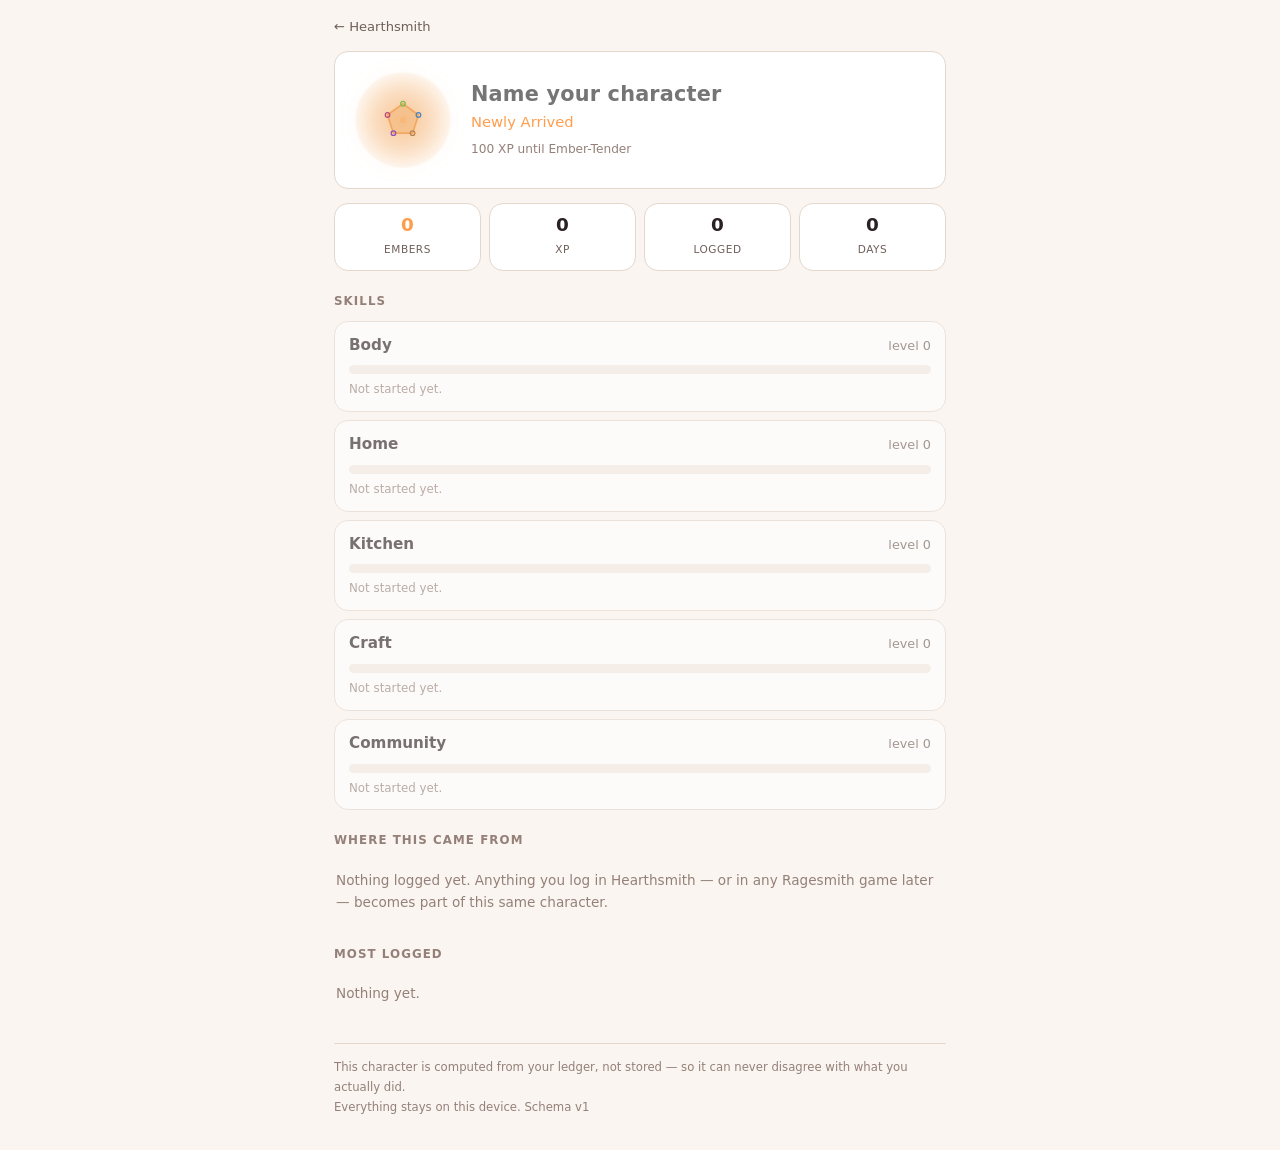
==== profile.html @ 545ef5df "The character system, and the ledger becomes studio-wide character.js computes levels, standings and" ====
<!doctype html>
<html lang="en">
<head>
<meta charset="utf-8">
<meta name="viewport" content="width=device-width, initial-scale=1, viewport-fit=cover">
<meta name="theme-color" content="#151013">
<title>Character — Ragesmith</title>
<link rel="manifest" href="manifest.json">
<style>
  :root{
    --bg:#151013; --panel:#1e1719; --panel-2:#261d20; --line:#3a2c2f;
    --ink:#f3e9e2; --dim:#a8968f; --faint:#7b6b67;
    --ember:#ff9d4d; --glow:#ffce8a; --ember-soft:#5a3620;
    --body:#8fbf7f; --home:#7fa8d8; --kitchen:#e2a06a; --craft:#b79bd8; --community:#e08fa8;
    --r:14px;
  }
  @media (prefers-color-scheme: light){
    :root{ --bg:#faf5f0; --panel:#fff; --panel-2:#f3ebe4; --line:#e4d7cc;
           --ink:#2a2124; --dim:#6f5f5a; --faint:#948079; --ember-soft:#ffe6cc; }
  }
  *{box-sizing:border-box}
  html,body{margin:0;padding:0}
  body{
    background:var(--bg); color:var(--ink);
    font:16px/1.5 ui-rounded,"SF Pro Rounded",system-ui,-apple-system,Segoe UI,Roboto,sans-serif;
    -webkit-font-smoothing:antialiased;
    padding:max(14px,env(safe-area-inset-top)) 14px calc(32px + env(safe-area-inset-bottom));
    max-width:640px; margin:0 auto;
  }
  a{color:var(--ember);text-decoration:none}
  .back{font-size:.82rem;color:var(--dim);display:inline-block;margin-bottom:14px}

  /* ---- the crest ---------------------------------------------------------
     Five arms, one per skill, each reaching further as that tree grows. It is
     deterministic and it visibly changes as you do — which is the point of
     having one instead of choosing a portrait from a list. */
  .crest-wrap{display:flex;gap:16px;align-items:center;
    background:var(--panel);border:1px solid var(--line);border-radius:var(--r);
    padding:16px;margin-bottom:14px}
  .crest{width:104px;height:104px;flex:none;
    filter:drop-shadow(0 0 12px color-mix(in srgb,var(--ember) 24%,transparent))}
  .who{min-width:0}
  .name{font-size:1.3rem;font-weight:650;letter-spacing:.2px;
        background:none;border:none;color:var(--ink);font-family:inherit;
        padding:0;width:100%;border-bottom:1px dashed transparent}
  .name:focus{outline:none;border-bottom-color:var(--line)}
  .title{color:var(--ember);font-size:.92rem;margin-top:3px}
  .standing-note{color:var(--faint);font-size:.76rem;margin-top:7px;line-height:1.5}

  .stats{display:grid;grid-template-columns:repeat(4,1fr);gap:8px;margin-bottom:16px}
  .stat{background:var(--panel);border:1px solid var(--line);border-radius:var(--r);
        padding:10px 11px;text-align:center}
  .stat b{display:block;font-size:1.15rem;font-variant-numeric:tabular-nums;line-height:1.2}
  .stat span{color:var(--dim);font-size:.66rem;text-transform:uppercase;letter-spacing:.05em}
  .stat.e b{color:var(--ember)}

  h2{font-size:.74rem;text-transform:uppercase;letter-spacing:.09em;color:var(--faint);
     margin:22px 0 10px;font-weight:600}

  .tree{background:var(--panel);border:1px solid var(--line);border-radius:var(--r);
        padding:12px 14px;margin-bottom:8px}
  .tree.unstarted{opacity:.62}
  .tree-top{display:flex;justify-content:space-between;align-items:baseline;gap:10px}
  .tree-name{font-weight:600;font-size:.95rem}
  .tree-lv{font-size:.8rem;color:var(--dim);font-variant-numeric:tabular-nums}
  .bar{height:9px;border-radius:99px;background:var(--panel-2);overflow:hidden;margin-top:9px}
  .bar i{display:block;height:100%;border-radius:99px;transition:width .5s cubic-bezier(.22,1,.36,1)}
  .tree-note{font-size:.74rem;color:var(--faint);margin-top:7px}

  .row{display:flex;justify-content:space-between;gap:10px;font-size:.87rem;
       background:var(--panel);border:1px solid var(--line);border-radius:10px;
       padding:10px 13px;margin-bottom:6px}
  .row span:last-child{color:var(--dim);font-variant-numeric:tabular-nums;text-align:right}
  .empty{color:var(--faint);font-size:.85rem;line-height:1.6;padding:10px 2px}
  footer{margin-top:28px;padding-top:14px;border-top:1px solid var(--line);
         color:var(--faint);font-size:.73rem;line-height:1.7}
  @media (prefers-reduced-motion:reduce){*{transition:none!important}}
</style>
</head>
<body>

<a class="back" href="index.html">&larr; Hearthsmith</a>

<div class="crest-wrap">
  <svg class="crest" id="crest" viewBox="0 0 100 100" aria-label="Your crest"></svg>
  <div class="who">
    <input class="name" id="name" placeholder="Name your character" maxlength="28" autocomplete="off" spellcheck="false">
    <div class="title" id="title">&nbsp;</div>
    <div class="standing-note" id="standingnote"></div>
  </div>
</div>

<div class="stats">
  <div class="stat e"><b id="s-embers">0</b><span>Embers</span></div>
  <div class="stat"><b id="s-xp">0</b><span>XP</span></div>
  <div class="stat"><b id="s-actions">0</b><span>Logged</span></div>
  <div class="stat"><b id="s-days">0</b><span>Days</span></div>
</div>

<h2>Skills</h2>
<div id="trees"></div>

<h2>Where this came from</h2>
<div id="games"></div>

<h2>Most logged</h2>
<div id="most"></div>

<footer id="foot"></footer>

<script src="ledger.js"></script>
<script src="character.js"></script>
<script>
(function () {
  "use strict";
  var L = window.Ledger, C = window.Character;
  var $ = function (id) { return document.getElementById(id); };
  var NAME_KEY = "ragesmith.character.v1";   // studio-wide, like the ledger
  var COLOR = { body:"var(--body)", home:"var(--home)", kitchen:"var(--kitchen)",
                craft:"var(--craft)", community:"var(--community)" };

  function loadName() {
    try { return (JSON.parse(localStorage.getItem(NAME_KEY) || "{}").name) || ""; }
    catch (e) { return ""; }
  }
  function saveName(n) {
    try { localStorage.setItem(NAME_KEY, JSON.stringify({ name: n })); } catch (e) {}
  }

  function drawCrest(crest) {
    var pts = crest.points.map(function (p) { return p.x + "," + p.y; }).join(" ");
    var svg = '<defs><radialGradient id="g"><stop offset="0%" stop-color="hsl(' + crest.hue +
              ',85%,68%)" stop-opacity=".55"/><stop offset="100%" stop-color="hsl(' +
              crest.hue + ',85%,50%)" stop-opacity=".06"/></radialGradient></defs>';
    svg += '<circle cx="50" cy="50" r="46" fill="url(#g)"/>';
    svg += '<polygon points="' + pts + '" fill="hsl(' + crest.hue +
           ',80%,60%)" fill-opacity=".26" stroke="hsl(' + crest.hue +
           ',85%,66%)" stroke-width="1.6" stroke-linejoin="round"/>';
    crest.points.forEach(function (p) {
      /* An unlit node is a tree not yet started. It is drawn hollow rather than
         missing — nothing here should read as a gap you failed to fill. */
      svg += '<circle cx="' + p.x + '" cy="' + p.y + '" r="' + (p.lit ? 3.4 : 2.2) +
             '" fill="' + (p.lit ? 'hsl(' + p.hue + ',70%,64%)' : 'none') +
             '" stroke="hsl(' + p.hue + ',45%,52%)" stroke-width="1.2"/>';
    });
    svg += '<circle cx="50" cy="50" r="3" fill="hsl(' + crest.hue + ',90%,72%)"/>';
    $("crest").innerHTML = svg;
  }

  function render() {
    var events = L.read();
    var catalog = window.__catalog || null;
    var c = C.build(events, { ledger: L, catalog: catalog, name: loadName() });

    drawCrest(c.crest);
    $("name").value = c.name || "";
    $("title").textContent = c.title;

    $("standingnote").textContent = c.standing.next
      ? c.standing.toNext.toLocaleString() + " XP until " + c.standing.next
      : "Every standing earned.";

    $("s-embers").textContent  = c.embers.toLocaleString();
    $("s-xp").textContent      = c.xp.toLocaleString();
    $("s-actions").textContent = c.actions.toLocaleString();
    $("s-days").textContent    = c.daysLogged.toLocaleString();

    var trees = $("trees"); trees.innerHTML = "";
    c.skills.forEach(function (s) {
      var d = document.createElement("div");
      d.className = "tree" + (s.started ? "" : " unstarted");
      d.innerHTML =
        '<div class="tree-top"><span class="tree-name">' + s.label + '</span>' +
        '<span class="tree-lv">level ' + s.level + '</span></div>' +
        '<div class="bar"><i style="width:' + (100 * s.progress).toFixed(1) +
          '%;background:' + COLOR[s.id] + '"></i></div>' +
        '<div class="tree-note">' + (s.started
            ? s.into + ' / ' + s.need + ' to level ' + (s.level + 1)
            : 'Not started yet.') + '</div>';
      trees.appendChild(d);
    });

    /* The shared world, made visible. Every game that has ever written to this
       ledger shows up here — which is what "one character, all games" looks
       like when it is working. */
    var g = $("games"); g.innerHTML = "";
    if (!c.games.length) {
      g.innerHTML = '<div class="empty">Nothing logged yet. Anything you log in ' +
                    'Hearthsmith — or in any Ragesmith game later — becomes part of ' +
                    'this same character.</div>';
    }
    c.games.forEach(function (x) {
      var d = document.createElement("div");
      d.className = "row";
      d.innerHTML = '<span>' + x.game + '</span><span>' + x.events +
                    (x.events === 1 ? ' event' : ' events') +
                    (x.first ? ' &middot; since ' + x.first : '') + '</span>';
      g.appendChild(d);
    });

    var m = $("most"); m.innerHTML = "";
    if (!c.mostLogged.length) m.innerHTML = '<div class="empty">Nothing yet.</div>';
    c.mostLogged.forEach(function (x) {
      var d = document.createElement("div");
      d.className = "row";
      d.innerHTML = '<span>' + x.label + '</span><span>' + x.count + '&times;</span>';
      m.appendChild(d);
    });

    $("foot").innerHTML =
      (c.firstDay ? "Keeping the fire since " + c.firstDay + ".<br>" : "") +
      "This character is computed from your ledger, not stored — so it can never " +
      "disagree with what you actually did.<br>" +
      "Everything stays on this device. Schema v" + L.SCHEMA_VERSION +
      (c.unknownKinds ? " &middot; " + c.unknownKinds + " event(s) from a newer version, kept untouched." : "");
  }

  $("name").addEventListener("input", function () { saveName(this.value.trim()); });
  $("name").addEventListener("blur", render);

  fetch("catalog.json").then(function (r) { return r.json(); })
    .then(function (cat) { window.__catalog = cat; render(); })
    .catch(function () { render(); });   // the sheet works without labels

  if ("serviceWorker" in navigator && location.protocol.indexOf("http") === 0) {
    navigator.serviceWorker.register("sw.js").catch(function () {});
  }
})();
</script>
</body>
</html>
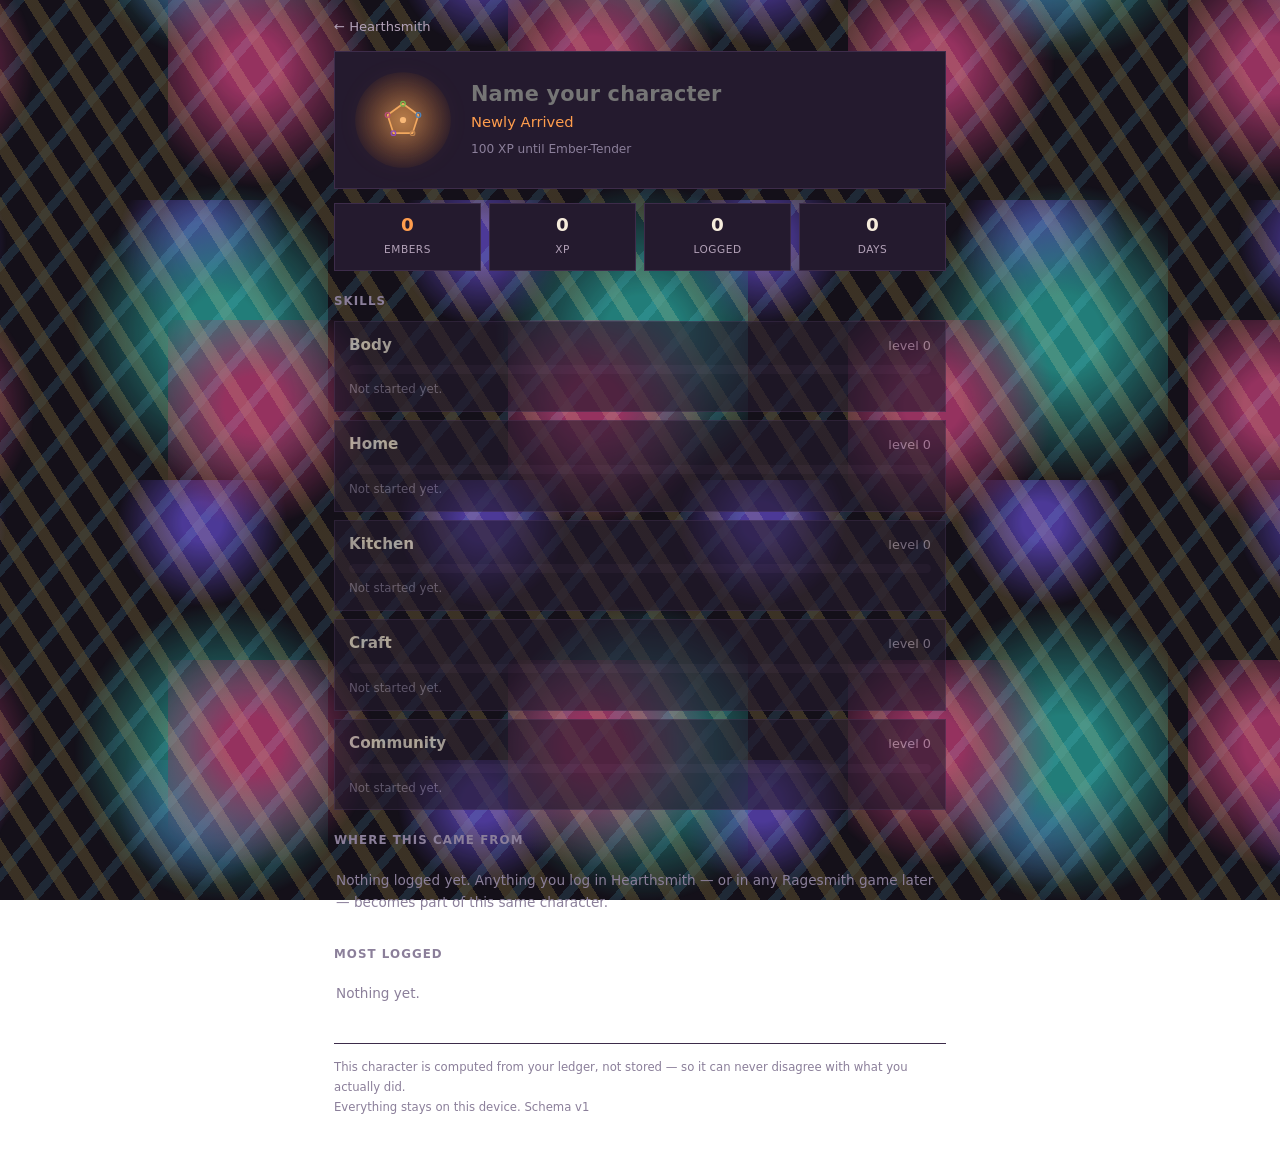
==== commit 922d955a: "0.11.0: EarthBound perspective and the moving background (ADR-030 amended) Matt narrowed the directi" ====
--- a/profile.html
+++ b/profile.html
@@ -12,16 +12,90 @@
     --ink:#f3e9e2; --dim:#a8968f; --faint:#7b6b67;
     --ember:#ff9d4d; --glow:#ffce8a; --ember-soft:#5a3620;
     --body:#8fbf7f; --home:#7fa8d8; --kitchen:#e2a06a; --craft:#b79bd8; --community:#e08fa8;
-    --r:14px;
-  }
-  @media (prefers-color-scheme: light){
-    :root{ --bg:#faf5f0; --panel:#fff; --panel-2:#f3ebe4; --line:#e4d7cc;
-           --ink:#2a2124; --dim:#6f5f5a; --faint:#948079; --ember-soft:#ffe6cc; }
-  }
+    --r:0px;
+    --frame-ink:#2d1b33; --frame-trim:#f5c542; --frame-fill:#241a2e;
+  }
+  /* Committed to the JRPG chrome, same as room.html and for the same reason
+     (ADR-030): this page is now a menu window over a moving colour field, and
+     a cream version of that is a different object, not a light variant. */
+  :root{
+    --bg:#141019; --panel:#241a2e; --panel-2:#2f2239; --line:#3d2c4a;
+    --ink:#f6ecdc; --dim:#b3a2b8; --faint:#8b7f9a;
+  }
+  /* ---- THE BACKGROUND (ADR-030, EarthBound pass) -----------------------
+     EarthBound's signature is not a sprite — it is an ALGORITHM. The battle
+     backgrounds were two layers of pattern warped per scanline by the SNES's
+     HDMA, drifting against each other while the palette cycled. That is a
+     technique, not artwork: the specific patterns are theirs and are not
+     copied here, the method belongs to the medium.
+
+     Reproduced with two counter-drifting gradient fields and a slow hue
+     rotation over the top. Pure CSS — no image, no shell file, no library.
+
+     DELIBERATELY LOW INTENSITY behind content. EarthBound put this in BATTLE,
+     which is a moment, not a state; running it at full strength behind a page
+     someone opens at 2am to tick "brushed my teeth" would be hostile. The
+     character sheet is the one screen that earns the loud version, because
+     that is this game's equivalent of the moment you stop and look. */
+  .psy{
+    position:fixed; inset:0; z-index:-2; overflow:hidden;
+    background:#141019; pointer-events:none;
+  }
+  .psy::before, .psy::after{
+    content:""; position:absolute; inset:-40%;
+    background-repeat:repeat;
+    will-change:transform;
+  }
+  .psy::before{
+    background-image:
+      radial-gradient(circle at 25% 25%, #ff4f9a 0 8%, transparent 34%),
+      radial-gradient(circle at 75% 65%, #2fd8c8 0 9%, transparent 36%),
+      radial-gradient(circle at 55% 15%, #7a5cff 0 7%, transparent 30%);
+    background-size:340px 340px, 420px 420px, 280px 280px;
+    opacity:.30;
+    animation:psy-a 46s linear infinite;
+  }
+  .psy::after{
+    background-image:
+      repeating-linear-gradient(58deg, rgba(255,214,74,.55) 0 12px, transparent 12px 34px),
+      repeating-linear-gradient(-49deg, rgba(94,214,255,.42) 0 9px, transparent 9px 40px);
+    opacity:.16;
+    mix-blend-mode:screen;
+    animation:psy-b 33s linear infinite;
+  }
+  .psy-tint{
+    position:fixed; inset:0; z-index:-1; pointer-events:none;
+    backdrop-filter:hue-rotate(0deg);
+    animation:psy-hue 28s linear infinite;
+  }
+  @keyframes psy-a{
+    0%{transform:translate3d(0,0,0) scale(1)}
+    50%{transform:translate3d(-90px,60px,0) scale(1.08)}
+    100%{transform:translate3d(0,0,0) scale(1)}
+  }
+  @keyframes psy-b{
+    0%{transform:translate3d(0,0,0)}
+    100%{transform:translate3d(160px,-110px,0)}
+  }
+  @keyframes psy-hue{
+    0%{backdrop-filter:hue-rotate(0deg)}
+    100%{backdrop-filter:hue-rotate(360deg)}
+  }
+  /* The loud version, for the one screen that earns it. */
+  .psy.psy-loud::before{opacity:.55}
+  .psy.psy-loud::after{opacity:.30}
+
+  /* Motion is the whole effect, so honouring this properly means keeping the
+     COLOUR and dropping the MOVEMENT — not hiding the background, which would
+     leave a different-looking app for anyone with the preference set. */
+  @media (prefers-reduced-motion:reduce){
+    .psy::before, .psy::after, .psy-tint{animation:none!important}
+  }
+
   *{box-sizing:border-box}
   html,body{margin:0;padding:0}
   body{
-    background:var(--bg); color:var(--ink);
+    background:transparent; color:var(--ink);
     font:16px/1.5 ui-rounded,"SF Pro Rounded",system-ui,-apple-system,Segoe UI,Roboto,sans-serif;
     -webkit-font-smoothing:antialiased;
     padding:max(14px,env(safe-area-inset-top)) 14px calc(32px + env(safe-area-inset-bottom));
@@ -78,6 +152,9 @@
 </style>
 </head>
 <body>
+
+<div class="psy psy-loud" aria-hidden="true"></div>
+<div class="psy-tint" aria-hidden="true"></div>
 
 <a class="back" href="index.html">&larr; Hearthsmith</a>
 
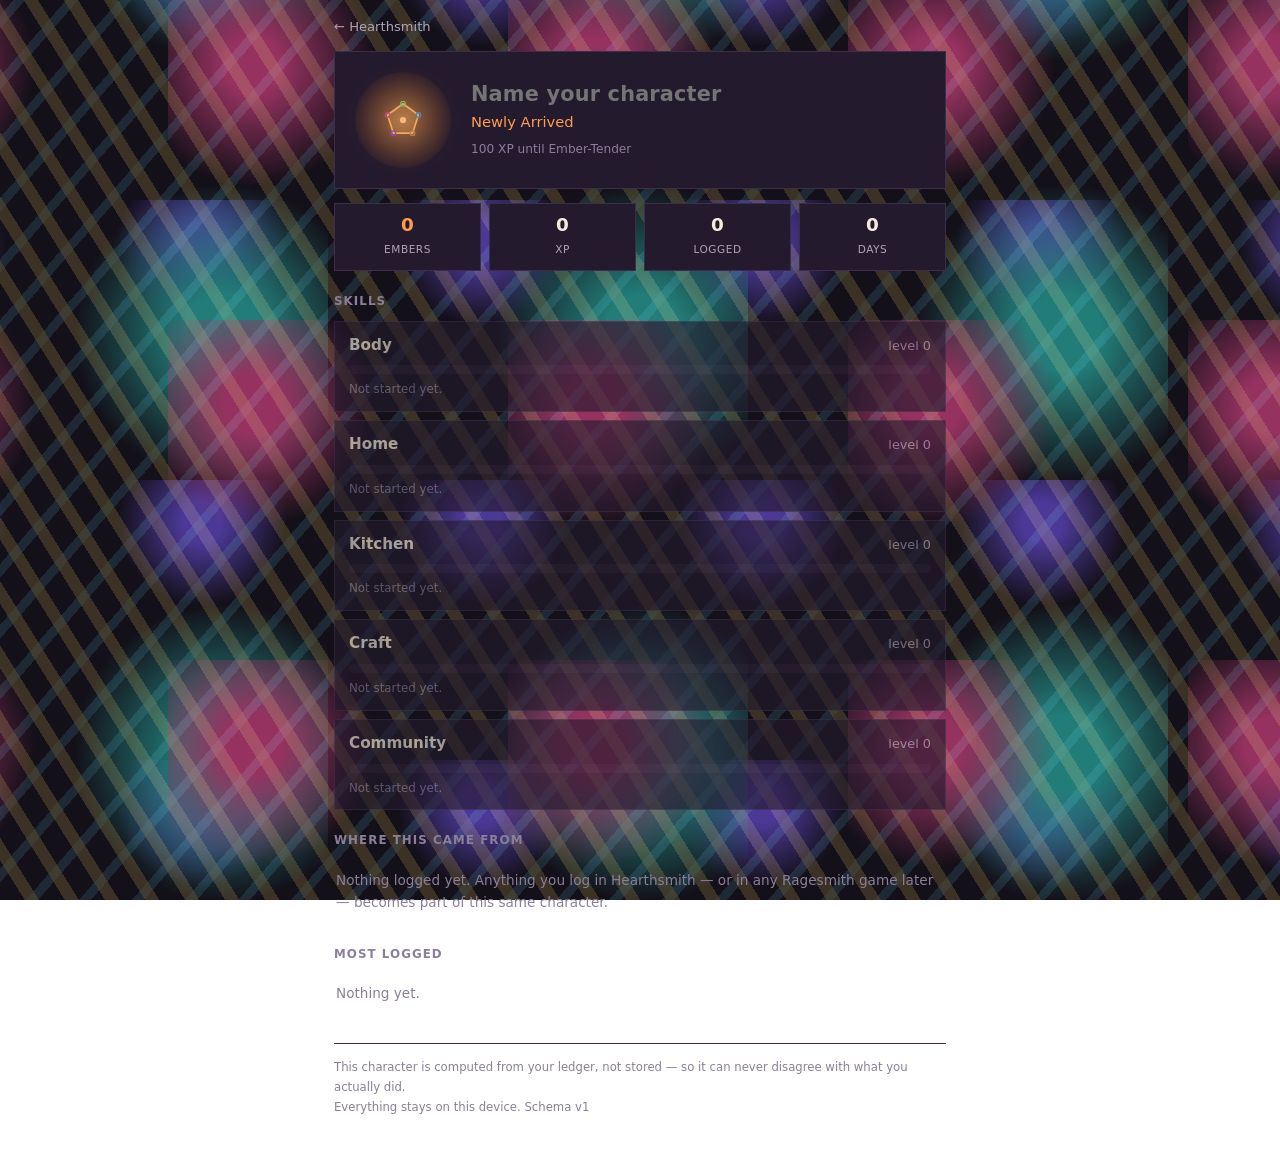
==== commit e636288c: "One palette, so "make it more SNES" is one edit Matt, 2026-09-03: he wants to walk up to this projec" ====
--- a/profile.html
+++ b/profile.html
@@ -1,27 +1,18 @@
 <!doctype html>
-<html lang="en">
+<html lang="en" data-chrome="jrpg">
 <head>
 <meta charset="utf-8">
 <meta name="viewport" content="width=device-width, initial-scale=1, viewport-fit=cover">
 <meta name="theme-color" content="#151013">
 <title>Character — Ragesmith</title>
 <link rel="manifest" href="manifest.json">
+<link rel="stylesheet" href="palette.css">
 <style>
-  :root{
-    --bg:#151013; --panel:#1e1719; --panel-2:#261d20; --line:#3a2c2f;
-    --ink:#f3e9e2; --dim:#a8968f; --faint:#7b6b67;
-    --ember:#ff9d4d; --glow:#ffce8a; --ember-soft:#5a3620;
-    --body:#8fbf7f; --home:#7fa8d8; --kitchen:#e2a06a; --craft:#b79bd8; --community:#e08fa8;
-    --r:0px;
-    --frame-ink:#2d1b33; --frame-trim:#f5c542; --frame-fill:#241a2e;
-  }
-  /* Committed to the JRPG chrome, same as room.html and for the same reason
-     (ADR-030): this page is now a menu window over a moving colour field, and
-     a cream version of that is a different object, not a light variant. */
-  :root{
-    --bg:#141019; --panel:#241a2e; --panel-2:#2f2239; --line:#3d2c4a;
-    --ink:#f6ecdc; --dim:#b3a2b8; --faint:#8b7f9a;
-  }
+  /* Every colour token lives in palette.css. This page commits to the JRPG
+     chrome (ADR-030) via <html data-chrome="jrpg"> rather than a second :root
+     block — a menu window over a moving colour field is a different object
+     from a cream light variant, not a theme of it. Only --r stays here. */
+  :root{ --r:0px; }
   /* ---- THE BACKGROUND (ADR-030, EarthBound pass) -----------------------
      EarthBound's signature is not a sprite — it is an ALGORITHM. The battle
      backgrounds were two layers of pattern warped per scanline by the SNES's
@@ -39,7 +30,7 @@
      that is this game's equivalent of the moment you stop and look. */
   .psy{
     position:fixed; inset:0; z-index:-2; overflow:hidden;
-    background:#141019; pointer-events:none;
+    background:var(--bg); pointer-events:none;
   }
   .psy::before, .psy::after{
     content:""; position:absolute; inset:-40%;
@@ -48,17 +39,17 @@
   }
   .psy::before{
     background-image:
-      radial-gradient(circle at 25% 25%, #ff4f9a 0 8%, transparent 34%),
-      radial-gradient(circle at 75% 65%, #2fd8c8 0 9%, transparent 36%),
-      radial-gradient(circle at 55% 15%, #7a5cff 0 7%, transparent 30%);
+      radial-gradient(circle at 25% 25%, var(--drift-1) 0 8%, transparent 34%),
+      radial-gradient(circle at 75% 65%, var(--drift-2) 0 9%, transparent 36%),
+      radial-gradient(circle at 55% 15%, var(--drift-3) 0 7%, transparent 30%);
     background-size:340px 340px, 420px 420px, 280px 280px;
     opacity:.30;
     animation:psy-a 46s linear infinite;
   }
   .psy::after{
     background-image:
-      repeating-linear-gradient(58deg, rgba(255,214,74,.55) 0 12px, transparent 12px 34px),
-      repeating-linear-gradient(-49deg, rgba(94,214,255,.42) 0 9px, transparent 9px 40px);
+      repeating-linear-gradient(58deg, color-mix(in srgb,var(--drift-stripe-1) 55%,transparent) 0 12px, transparent 12px 34px),
+      repeating-linear-gradient(-49deg, color-mix(in srgb,var(--drift-stripe-2) 42%,transparent) 0 9px, transparent 9px 40px);
     opacity:.16;
     mix-blend-mode:screen;
     animation:psy-b 33s linear infinite;
@@ -204,23 +195,34 @@
     try { localStorage.setItem(NAME_KEY, JSON.stringify({ name: n })); } catch (e) {}
   }
 
+  /* ---- the crest's colour ------------------------------------------------
+   * The HUE is the character's — identity, and it stays in the data. The
+   * saturation and lightness are style, and they live in palette.css so that
+   * flattening the crest for a different era is one edit there rather than
+   * seven here. hsl() is composed in the space-separated form so the token can
+   * carry the "S L" pair whole. */
+  var CREST = (function () {
+    var cs = getComputedStyle(document.documentElement);
+    return function (hue, token) { return "hsl(" + hue + " " + cs.getPropertyValue(token).trim() + ")"; };
+  })();
+
   function drawCrest(crest) {
     var pts = crest.points.map(function (p) { return p.x + "," + p.y; }).join(" ");
-    var svg = '<defs><radialGradient id="g"><stop offset="0%" stop-color="hsl(' + crest.hue +
-              ',85%,68%)" stop-opacity=".55"/><stop offset="100%" stop-color="hsl(' +
-              crest.hue + ',85%,50%)" stop-opacity=".06"/></radialGradient></defs>';
+    var svg = '<defs><radialGradient id="g"><stop offset="0%" stop-color="' +
+              CREST(crest.hue, "--crest-glow-in") + '" stop-opacity=".55"/><stop offset="100%" stop-color="' +
+              CREST(crest.hue, "--crest-glow-out") + '" stop-opacity=".06"/></radialGradient></defs>';
     svg += '<circle cx="50" cy="50" r="46" fill="url(#g)"/>';
-    svg += '<polygon points="' + pts + '" fill="hsl(' + crest.hue +
-           ',80%,60%)" fill-opacity=".26" stroke="hsl(' + crest.hue +
-           ',85%,66%)" stroke-width="1.6" stroke-linejoin="round"/>';
+    svg += '<polygon points="' + pts + '" fill="' + CREST(crest.hue, "--crest-fill") +
+           '" fill-opacity=".26" stroke="' + CREST(crest.hue, "--crest-edge") +
+           '" stroke-width="1.6" stroke-linejoin="round"/>';
     crest.points.forEach(function (p) {
       /* An unlit node is a tree not yet started. It is drawn hollow rather than
          missing — nothing here should read as a gap you failed to fill. */
       svg += '<circle cx="' + p.x + '" cy="' + p.y + '" r="' + (p.lit ? 3.4 : 2.2) +
-             '" fill="' + (p.lit ? 'hsl(' + p.hue + ',70%,64%)' : 'none') +
-             '" stroke="hsl(' + p.hue + ',45%,52%)" stroke-width="1.2"/>';
+             '" fill="' + (p.lit ? CREST(p.hue, "--crest-node-lit") : 'none') +
+             '" stroke="' + CREST(p.hue, "--crest-node-ring") + '" stroke-width="1.2"/>';
     });
-    svg += '<circle cx="50" cy="50" r="3" fill="hsl(' + crest.hue + ',90%,72%)"/>';
+    svg += '<circle cx="50" cy="50" r="3" fill="' + CREST(crest.hue, "--crest-core") + '"/>';
     $("crest").innerHTML = svg;
   }
 
--- a/palette.css
+++ b/palette.css
@@ -0,0 +1,144 @@
+/* palette.css — every colour in Hearthsmith's interface, in one place.
+ *
+ * WHY THIS FILE EXISTS, and why it reverses a decision recorded in room.html:
+ *
+ * That comment said the palette was "deliberately duplicated rather than
+ * extracted," because extracting it adds a shell file and a shell file has to
+ * be cache-busted forever. That was correct when it was written. Three things
+ * changed:
+ *
+ *   1. It said "two copies of eleven custom properties." profile.html joined
+ *      later, so it was three copies of fifteen.
+ *   2. The copies DRIFTED, which is the failure the decision assumed would not
+ *      happen: index.html still carries --r:14px, the 2015 radius ADR-030
+ *      replaced, and has no frame tokens at all.
+ *   3. The cache-bust cost it was avoiding is now paid by a machine. Since
+ *      0.4.0, tools/doctor.mjs FAILS when a shell file changes without a CACHE
+ *      bump, for all thirteen shell files. A fourteenth costs nothing to
+ *      remember.
+ *
+ * And the requirement changed, 2026-09-03: Matt asked to be able to walk up to
+ * this project months from now and say "can it look more SNES" or "warmer" and
+ * have that be an afternoon rather than a rewrite. That is a redirect cost, and
+ * it is what this file optimises for. Three copies made it three edits.
+ *
+ * THE RULE THIS FILE ESTABLISHES: no colour literal anywhere in the interface.
+ * If you are typing a # into an HTML or JS file, the token you want either
+ * lives here or belongs here.
+ *
+ * WHAT THIS FILE IS NOT. It themes the INTERFACE. The room itself has its own
+ * fixed palette in tiles.js — semantic, commented, and the seam for sprite
+ * colour — and deliberately does not follow light/dark. A room is a place, and
+ * a place does not change colour because the phone did.
+ */
+
+/* ---- the base: dark first, on purpose ---------------------------------
+   This gets opened at night, in bed, at low screen brightness. Warm hues
+   rather than blue-grey — the hearth is the metaphor and the interface should
+   feel like it is on the same side as you. */
+:root{
+  --bg:#151013;
+  --panel:#1e1719;
+  --panel-2:#261d20;
+  --line:#3a2c2f;
+
+  --ink:#f3e9e2;
+  --dim:#a8968f;
+  --faint:#7b6b67;
+
+  --ember:#ff9d4d;
+  --ember-soft:#5a3620;
+  --glow:#ffce8a;
+
+  /* the five activity categories */
+  --body:#8fbf7f;
+  --home:#7fa8d8;
+  --kitchen:#e2a06a;
+  --craft:#b79bd8;
+  --community:#e08fa8;
+
+  /* ---- 16-bit JRPG chrome (ADR-030) ----------------------------------
+     Matt's direction, 2026-09-02: Super Mario RPG / EarthBound / Final
+     Fantasy Mystic Quest. The window frame is the most recognisable thing
+     those three share AND the safest to evoke — a thick-bordered menu box is
+     genre convention going back to Dragon Quest, not any one game's
+     expression. What is off limits is their characters, sprites, music, logos
+     and names, none of which appear anywhere in this project.
+
+     Three layers, and all three matter: a plum outline (never black), a gold
+     bevel inside it, then the dark interior. */
+  --frame-ink:#2d1b33;
+  --frame-trim:#f5c542;
+  --frame-fill:#241a2e;
+  --frame-fill-2:#2f2239;
+
+  /* ---- surfaces that were literals before -----------------------------
+     Each of these was a raw hex somewhere in room.html, bypassing the tokens
+     that already existed two lines above it. */
+  --thumb-bg:#1d1526;      /* item thumbnail ground */
+  --strip-bg:#2b211c;      /* the room strip behind the canvas */
+  --on-ember:#2a1608;      /* text on an ember-filled button */
+  --shadow:#000000;        /* drop shadows; always with an opacity */
+  --vacant:#ffffff;        /* empty-slot hatching; always with an opacity */
+
+  /* ---- the drifting background field (ADR-030, EarthBound pass) --------
+     Three colour stops in the psychedelic layer. */
+  --drift-1:#ff4f9a;
+  --drift-2:#2fd8c8;
+  --drift-3:#7a5cff;
+  /* the counter-drifting stripe layer over the top */
+  --drift-stripe-1:#ffd64a;
+  --drift-stripe-2:#5ed6ff;
+
+  /* ---- the crest, which is PARAMETRIC ----------------------------------
+     profile.html draws a per-character crest whose HUE comes from the
+     character — it is identity, not theme, and it deliberately stays in the
+     data. What lives here is the saturation and lightness, which is style: it
+     is the pair you would flatten and over-saturate for a more SNES-like
+     read, and having it here is the difference between that being one edit
+     and seven.
+
+     Each token is the "S L" half of an hsl(), space-separated, so the JS
+     composes hsl(<hue> var(--token)). */
+  --crest-glow-in:85% 68%;    /* radial gradient, centre */
+  --crest-glow-out:85% 50%;   /* radial gradient, edge */
+  --crest-fill:80% 60%;       /* the polygon body */
+  --crest-edge:85% 66%;       /* the polygon outline */
+  --crest-node-lit:70% 64%;   /* a started tree */
+  --crest-node-ring:45% 52%;  /* every node's ring */
+  --crest-core:90% 72%;       /* the centre dot */
+}
+
+/* ---- the committed JRPG chrome ----------------------------------------
+   room.html and profile.html are menu windows over a moving colour field.
+   A cream version of that is a different object, not a light variant, so
+   these two pages commit rather than offering a light mode. Opt in with
+   <html data-chrome="jrpg">. */
+html[data-chrome="jrpg"]{
+  --bg:#141019;
+  --panel:#241a2e;
+  --panel-2:#2f2239;
+  --line:#3d2c4a;
+
+  --ink:#f6ecdc;
+  --dim:#b3a2b8;
+  --faint:#8b7f9a;
+}
+
+/* ---- light mode, index.html only --------------------------------------
+   index.html is a list, not a window, so it still answers the system setting.
+   Scoped to pages that have NOT committed to the JRPG chrome, so adding the
+   attribute is the whole opt-out. */
+@media (prefers-color-scheme: light){
+  html:not([data-chrome="jrpg"]){
+    --bg:#faf5f0;
+    --panel:#fff;
+    --panel-2:#f3ebe4;
+    --line:#e4d7cc;
+
+    --ink:#2a2124;
+    --dim:#6f5f5a;
+    --faint:#948079;
+    --ember-soft:#ffe6cc;
+  }
+}
